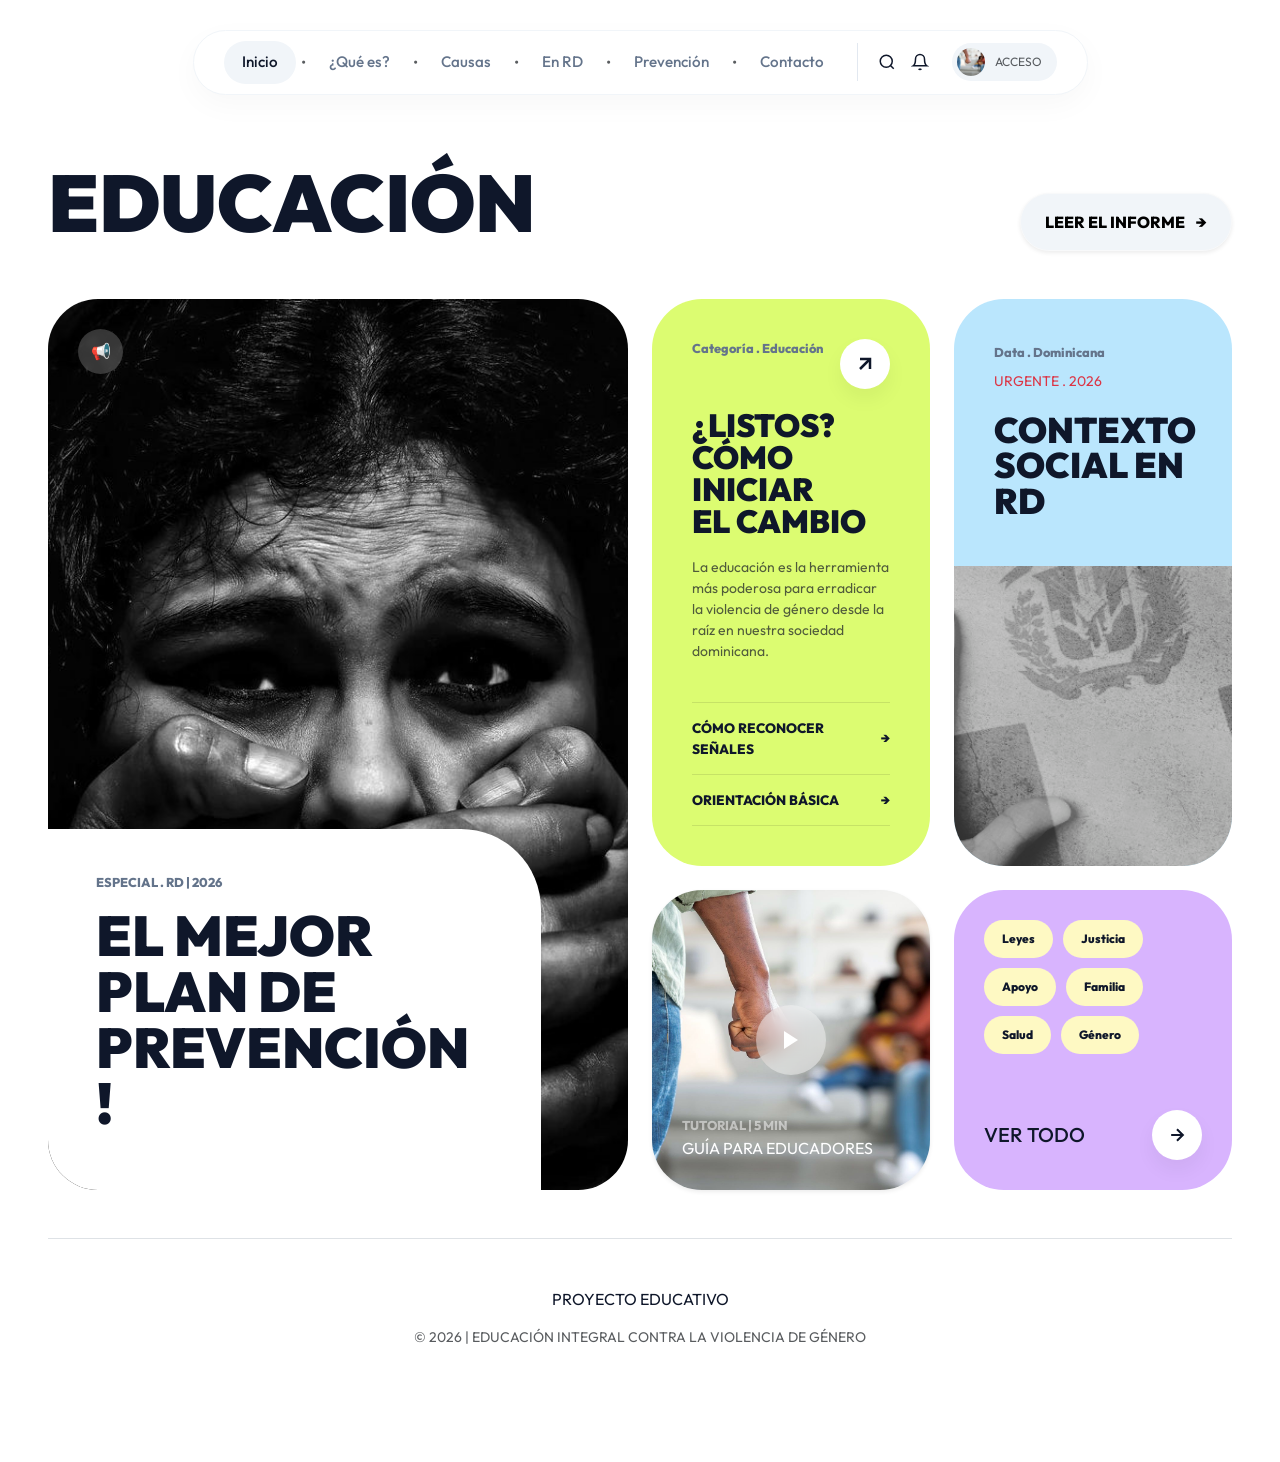
==== index.html @ 01e90588 "Proyecto de Educación sobre el Feminicidio - Diseño Bento Grid con guía técnica" ====
<!-- Define el tipo de documento como HTML5 -->
<!DOCTYPE html>
<!-- Inicia el documento con el idioma español -->
<html lang="es">

<head>
    <!-- Define la codificacion de caracteres universal -->
    <meta charset="UTF-8">
    <!-- Ajusta el sitio al ancho de la pantalla del dispositivo -->
    <meta name="viewport" content="width=device-width, initial-scale=1.0">
    <!-- Define el titulo que aparece en la pestaña del navegador -->
    <title>Impacto Social - Educación sobre el Feminicidio</title>
    <!-- Importa los estilos base desde la red de Bootstrap -->
    <link href="https://cdn.jsdelivr.net/npm/bootstrap@5.3.2/dist/css/bootstrap.min.css" rel="stylesheet">
    <!-- Importa la hoja de estilos personalizada del proyecto -->
    <link rel="stylesheet" href="css/style.css">
</head>

<body>

    <!-- Contenedor principal con margenes laterales en pantallas grandes -->
    <div class="container-fluid px-lg-5">

        <!-- Cabecera de navegacion personalizada y flexible -->
        <header class="navbar-custom d-flex justify-content-between align-items-center">
            <!-- Boton para desplegar el menu en version movil -->
            <button class="mobile-toggle" aria-label="Menu">
                <!-- Icono de menu hamburguesa en formato vectorial -->
                <svg width="24" height="24" viewBox="0 0 24 24" fill="none" stroke="currentColor" stroke-width="2">
                    <line x1="3" y1="12" x2="21" y2="12"></line>
                    <line x1="3" y1="6" x2="21" y2="6"></line>
                    <line x1="3" y1="18" x2="21" y2="18"></line>
                </svg>
            </button>

            <!-- Menu de navegacion principal visible en pantallas grandes -->
            <nav class="nav-pill d-none d-lg-flex">
                <!-- Enlace a la pagina de inicio marcado como activo -->
                <a href="index.html" class="active">Inicio</a>
                <!-- Separador visual entre enlaces -->
                <span class="text-muted">•</span>
                <!-- Enlace a la pagina de definicion -->
                <a href="definicion.html">¿Qué es?</a>
                <!-- Separador visual entre enlaces -->
                <span class="text-muted">•</span>
                <!-- Enlace a la pagina de causas -->
                <a href="causas.html">Causas</a>
                <!-- Separador visual entre enlaces -->
                <span class="text-muted">•</span>
                <!-- Enlace a la pagina de situacion en RD -->
                <a href="rd.html">En RD</a>
                <!-- Separador visual entre enlaces -->
                <span class="text-muted">•</span>
                <!-- Enlace a la pagina de prevencion -->
                <a href="prevencion.html">Prevención</a>
                <!-- Separador visual entre enlaces -->
                <span class="text-muted">•</span>
                <!-- Enlace a la pagina de contacto -->
                <a href="contacto.html">Contacto</a>

                <!-- Seccion de acciones adicionales en el menu -->
                <div class="nav-actions">
                    <!-- Icono de busqueda -->
                    <svg width="18" height="18" viewBox="0 0 24 24" fill="none" stroke="currentColor" stroke-width="2">
                        <circle cx="11" cy="11" r="8"></circle>
                        <line x1="21" y1="21" x2="16.65" y2="16.65"></line>
                    </svg>
                    <!-- Icono de notificaciones -->
                    <svg width="18" height="18" viewBox="0 0 24 24" fill="none" stroke="currentColor" stroke-width="2">
                        <path d="M18 8A6 6 0 0 0 6 8c0 7-3 9-3 9h18s-3-2-3-9"></path>
                        <path d="M13.73 21a2 2 0 0 1-3.46 0"></path>
                    </svg>

                    <!-- Elemento que muestra el acceso del usuario -->
                    <div class="user-pill ms-2">
                        <!-- Imagen de perfil del usuario -->
                        <img src="imagenes/foto2.jpg.jpg" alt="User"
                            style="width: 28px; height: 28px; border-radius: 50%; object-fit: cover;">
                        <!-- Texto indicador de acceso -->
                        <span class="fw-600 text-muted small" style="font-size: 0.75rem;">ACCESO</span>
                    </div>
                </div>
            </nav>
        </header>

        <!-- Seccion del titulo principal y boton de accion -->
        <div class="d-flex justify-content-between align-items-end mb-5">
            <!-- Titulo principal con estilo grande y negrita -->
            <h1 class="display-1 fw-900 m-0" style="font-weight: 900; text-transform: uppercase;">EDUCACIÓN</h1>
            <!-- Boton ovalado para ver el informe detallado -->
            <a href="rd.html" class="btn btn-light rounded-pill px-4 py-3 fw-800 shadow-sm"
                style="background: #f1f5f9; font-weight: 800; text-decoration: none; color: black;">
                LEER EL INFORME <span class="ms-2">→</span>
            </a>
        </div>

        <!-- Cuadricula estilo bento para organizar el contenido visual -->
        <main class="bento-grid">

            <!-- Tarjeta destacada principal con imagen de fondo -->
            <div class="grid-item hero-card">
                <!-- Imagen de portada de la tarjeta hero -->
                <img src="imagenes/portada.jpg.jpg" alt="Educación Feminicidio">
                <!-- Area de texto sobre la imagen -->
                <div class="hero-notch">
                    <div class="ps-5">
                        <!-- Etiqueta de categoria y año -->
                        <span class="text-label">ESPECIAL . RD | 2026</span>
                        <!-- Titulo de la tarjeta principal -->
                        <h2>EL MEJOR <br>PLAN DE <br>PREVENCIÓN !</h2>
                    </div>
                </div>
                <!-- Circulo flotante decorativo -->
                <div
                    style="position: absolute; top: 30px; left: 30px; width: 45px; height: 45px; background: rgba(255,255,255,0.2); backdrop-filter: blur(5px); border-radius: 50%; display: flex; align-items: center; justify-content: center;">
                    📢
                </div>
            </div>

            <!-- Tarjeta de accion con fondo de color llamativo -->
            <div class="grid-item lime-card">
                <!-- Cabecera de la tarjeta con etiqueta e icono de flecha -->
                <div class="d-flex justify-content-between">
                    <!-- Etiqueta decorativa de categoria -->
                    <span class="text-label">Categoría . Educación</span>
                    <!-- Icono circular con flecha indicadora -->
                    <div class="arrow-circle">
                        <svg width="24" height="24" viewBox="0 0 24 24" fill="none" stroke="currentColor"
                            stroke-width="2.5">
                            <line x1="7" y1="17" x2="17" y2="7"></line>
                            <polyline points="7 7 17 7 17 17"></polyline>
                        </svg>
                    </div>
                </div>
                <!-- Titulo de la tarjeta informativa -->
                <h3>¿LISTOS?<br>CÓMO INICIAR<br>EL CAMBIO</h3>
                <!-- Descripcion breve del proposito educativo -->
                <p class="small fw-600 text-muted mb-4">La educación es la herramienta más poderosa para erradicar la
                    violencia de género desde la raíz en nuestra sociedad dominicana.</p>

                <!-- Grupo de enlaces de accion rapida -->
                <div class="lime-links">
                    <!-- Enlace informativo sobre señales de alerta -->
                    <a href="causas.html" class="lime-link">CÓMO RECONOCER SEÑALES <span>→</span></a>
                    <!-- Enlace a la guia de orientacion basica -->
                    <a href="definicion.html" class="lime-link">ORIENTACIÓN BÁSICA <span>→</span></a>
                </div>
            </div>

            <!-- Tarjeta azul con informacion contextual y visual -->
            <div class="grid-item blue-card">
                <!-- Contenedor de texto en la tarjeta azul -->
                <div class="blue-card-content">
                    <!-- Etiqueta de origen de datos -->
                    <span class="text-label">Data . Dominicana</span>
                    <!-- Aviso de urgencia y fecha -->
                    <p class="text-danger small fw-800 m-0 mt-2">URGENTE . 2026</p>
                    <!-- Titulo de la seccion contextual -->
                    <h3>CONTEXTO<br>SOCIAL EN<br>RD</h3>
                </div>
                <!-- Area de imagen al final de la tarjeta -->
                <div class="mt-auto" style="height: 300px; overflow: hidden;">
                    <!-- Imagen representativa de la situacion en RD -->
                    <img src="imagenes/fotord.jpg.jpg" class="w-100 h-100 object-fit-cover" alt="Contexto RD">
                </div>
            </div>

            <!-- Tarjeta con formato de reproductor de video -->
            <div class="grid-item video-card shadow-sm">
                <!-- Miniatura del video tutorial -->
                <img src="imagenes/foto2.jpg.jpg" class="w-100 h-100 object-fit-cover" alt="Tutorial">
                <!-- Boton visual de reproduccion -->
                <div class="play-btn">
                    <svg width="24" height="24" viewBox="0 0 24 24" fill="white">
                        <polygon points="5 3 19 12 5 21 5 3"></polygon>
                    </svg>
                </div>
                <!-- Superposicion con datos del video -->
                <div class="video-overlay">
                    <!-- Duracion y tipo de contenido -->
                    <span class="text-label text-white-50">TUTORIAL | 5 MIN</span>
                    <!-- Titulo del video informativo -->
                    <p class="fw-800 m-0 text-uppercase">GUÍA PARA EDUCADORES</p>
                </div>
            </div>

            <!-- Tarjeta que agrupa etiquetas o categorias -->
            <div class="grid-item category-card">
                <!-- Contenedor de etiquetas flotantes -->
                <div class="tag-cloud">
                    <!-- Etiqueta sobre aspectos legales -->
                    <div class="tag">Leyes</div>
                    <!-- Etiqueta sobre justicia -->
                    <div class="tag">Justicia</div>
                    <!-- Etiqueta sobre redes de apoyo -->
                    <div class="tag">Apoyo</div>
                    <!-- Etiqueta sobre orientacion familiar -->
                    <div class="tag">Familia</div>
                    <!-- Etiqueta sobre salud publica -->
                    <div class="tag">Salud</div>
                    <!-- Etiqueta sobre estudios de genero -->
                    <div class="tag">Género</div>
                </div>
                <!-- Enlace final para explorar todas las categorias -->
                <div class="d-flex justify-content-between align-items-center mt-3">
                    <!-- Texto de accion para ver mas -->
                    <h5 class="fw-800 m-0">VER TODO</h5>
                    <!-- Icono de flecha para navegacion -->
                    <div class="arrow-circle">
                        <svg width="20" height="20" viewBox="0 0 24 24" fill="none" stroke="currentColor"
                            stroke-width="2.5">
                            <line x1="5" y1="12" x2="19" y2="12"></line>
                            <polyline points="12 5 19 12 12 19"></polyline>
                        </svg>
                    </div>
                </div>
            </div>

        </main>

        <!-- Pie de pagina con creditos y copyright -->
        <footer class="mt-5 pt-5 border-top text-center pb-5">
            <!-- Nombre del proyecto educativo -->
            <p class="font-bold fw-800">PROYECTO EDUCATIVO</p>
            <!-- Informacion de derechos y año -->
            <p class="text-muted small mt-2">© 2026 | EDUCACIÓN INTEGRAL CONTRA LA VIOLENCIA DE GÉNERO</p>
        </footer>
    </div>

    <!-- Carga los scripts necesarios para funcionalidades de Bootstrap -->
    <script src="https://cdn.jsdelivr.net/npm/bootstrap@5.3.2/dist/js/bootstrap.bundle.min.js"></script>
    <!-- Carga el archivo de logica personalizada del sitio -->
    <script src="js/scripts.js"></script>
</body>

</html>
---- css/style.css ----
/* Importa la fuente tipografica Outfit desde Google Fonts */
@import url('https://fonts.googleapis.com/css2?family=Outfit:wght@300;400;600;800;900&display=swap');

/* Define las variables globales de color y estilo del proyecto */
:root {
    /* Color verde lima para elementos de accion */
    --lime-green: #dcfc71;
    /* Color azul cielo para fondos suaves */
    --sky-blue: #bae6fd;
    /* Color lavanda para categorias o acentos */
    --lavender: #d8b4fe;
    /* Color azul oscuro para el texto principal */
    --dark-blue: #0f172a;
    /* Color gris pizarra para textos secundarios */
    --slate: #64748b;
    /* Radio de borde principal para las tarjetas */
    --radius-main: 50px;
    /* Configuracion de transiciones suaves para animaciones */
    --transition: all 0.4s cubic-bezier(0.16, 1, 0.3, 1);
}

/* Define los estilos base para el cuerpo del documento */
body {
    /* Establece la fuente principal y asegura legibilidad */
    font-family: 'Outfit', sans-serif;
    /* Color de fondo blanco para el sitio */
    background-color: #ffffff;
    /* Color de texto predeterminado oscuro */
    color: var(--dark-blue);
    /* Espacio inferior para evitar que el contenido toque el borde */
    padding-bottom: 50px;
}

/* Configuracion de la barra de navegacion superior */
.navbar-custom {
    /* Margen superior para separar del borde superior */
    padding-top: 30px;
    /* Margen inferior para separar del contenido principal */
    margin-bottom: 60px;
}

/* Estilo del contenedor de navegacion ovalado */
.nav-pill {
    /* Fondo blanco para resaltar sobre la pagina */
    background: #fff;
    /* Borde sutil para definir la forma */
    border: 1px solid #f1f5f9;
    /* Espaciado interno horizontal y vertical */
    padding: 10px 30px;
    /* Redondeo completo para forma de pildora */
    border-radius: 100px;
    /* Sombra suave para dar profundidad */
    box-shadow: 0 10px 30px rgba(0,0,0,0.03);
    /* Alineacion de elementos en linea horizontal */
    display: flex;
    /* Centrado vertical de los elementos internos */
    align-items: center;
    /* Espacio entre los elementos del menu */
    gap: 5px;
    /* Centrado automatico en el contenedor padre */
    margin: 0 auto;
    /* Ajusta el ancho al contenido interno */
    width: fit-content;
}

/* Estilo de los enlaces dentro del menu de navegacion */
.nav-pill a {
    /* Quita el subrayado predeterminado */
    text-decoration: none;
    /* Color de texto gris pizarra */
    color: var(--slate);
    /* Peso de fuente seminegrita */
    font-weight: 500;
    /* Tamaño de fuente legible */
    font-size: 0.95rem;
    /* Espaciado interno para area de clic grande */
    padding: 10px 18px;
    /* Redondeo de las esquinas al pasar el mouse */
    border-radius: 30px;
    /* Aplica transicion suave a cambios de estilo */
    transition: var(--transition);
}

/* Estilo para el enlace activo o al pasar el puntero */
.nav-pill a.active, .nav-pill a:hover {
    /* Cambia el texto a azul oscuro */
    color: var(--dark-blue);
    /* Fondo gris muy claro para resaltar */
    background: #f1f5f9;
}

/* Contenedor de iconos de accion en la navegacion */
.nav-actions {
    /* Alineacion flexible de los iconos */
    display: flex;
    /* Centrado vertical de los iconos */
    align-items: center;
    /* Espacio entre los iconos */
    gap: 15px;
    /* Margen interno izquierdo para separacion */
    padding-left: 20px;
    /* Margen externo izquierdo */
    margin-left: 10px;
    /* Linea divisoria vertical a la izquierda */
    border-left: 1px solid #e2e8f0;
}

/* Estilo para el identificador de usuario en el menu */
.user-pill {
    /* Fondo gris claro para el acceso */
    background: #f1f5f9;
    /* Espaciado interno para forma compacta */
    padding: 5px 15px 5px 5px;
    /* Redondeo completo para forma ovalada */
    border-radius: 100px;
    /* Alineacion horizontal de imagen y texto */
    display: flex;
    /* Centrado vertical interno */
    align-items: center;
    /* Espacio entre imagen y texto */
    gap: 10px;
}

/* Configuracion del sistema bento grid para el diseño principal */
.bento-grid {
    /* Activa el modo cuadricula */
    display: grid;
    /* Divide el espacio en 12 columnas iguales */
    grid-template-columns: repeat(12, 1fr);
    /* Define la altura minima de las filas */
    grid-auto-rows: minmax(300px, auto);
    /* Espacio entre las tarjetas de la cuadricula */
    gap: 24px;
}

/* Estilo base para cada elemento de la cuadricula */
.grid-item {
    /* Aplica el radio de borde redondeado principal */
    border-radius: var(--radius-main);
    /* Oculta el contenido que sobresale de las esquinas */
    overflow: hidden;
    /* Posicion relativa para elementos hijos absolutos */
    position: relative;
    /* Transicion suave para efectos de interaccion */
    transition: var(--transition);
    /* Color de fondo sutil por defecto */
    background: #f8fafc;
}

/* Efecto visual al pasar el puntero sobre una tarjeta */
.grid-item:hover {
    /* Desplaza la tarjeta ligeramente hacia arriba */
    transform: translateY(-5px);
    /* Añade una sombra intensa para efecto de elevacion */
    box-shadow: 0 20px 40px rgba(0,0,0,0.08);
}

/* Configuracion especifica para la tarjeta principal hero */
.hero-card {
    /* Ocupa 6 columnas de ancho */
    grid-column: span 6;
    /* Ocupa 2 filas de alto */
    grid-row: span 2;
}

/* Ajuste de imagenes dentro de la tarjeta hero */
.hero-card img {
    /* Ocupa todo el ancho disponible */
    width: 100%;
    /* Ocupa todo el alto disponible */
    height: 100%;
    /* Ajusta la imagen sin deformarla */
    object-fit: cover;
}

/* Estilo del area de texto sobre la imagen hero */
.hero-notch {
    /* Posicionamiento en el fondo del contenedor */
    position: absolute;
    /* Alineado a la base */
    bottom: 0;
    /* Alineado a la izquierda */
    left: 0;
    /* Fondo blanco solido */
    background: #fff;
    /* Espaciado interno para el texto */
    padding: 40px 60px 50px 0;
    /* Redondeo pronunciado en la esquina superior derecha */
    border-top-right-radius: 80px;
    /* Cubre la mayor parte del ancho */
    width: 85%;
    /* Asegura que este sobre la imagen */
    z-index: 10;
}

/* Estilo del titulo dentro de la tarjeta hero */
.hero-notch h2 {
    /* Tamaño adaptable segun el ancho de pantalla */
    font-size: clamp(2rem, 5vw, 3.5rem);
    /* Peso de fuente extra negrita */
    font-weight: 900;
    /* Todo el texto en mayusculas */
    text-transform: uppercase;
    /* Espaciado de linea estrecho */
    line-height: 1;
    /* Margen superior del titulo */
    margin-top: 15px;
}

/* Configuracion para la tarjeta de color lima */
.lime-card {
    /* Ocupa 3 columnas de ancho */
    grid-column: span 3;
    /* Ocupa 1 fila de alto */
    grid-row: span 1;
    /* Fondo con el color verde lima definido */
    background-color: var(--lime-green);
    /* Espaciado interno generoso */
    padding: 40px;
    /* Alineacion vertical de contenido */
    display: flex;
    /* Direccion de elementos en columna */
    flex-direction: column;
}

/* Estilo del titulo en la tarjeta lima */
.lime-card h3 {
    /* Tamaño de fuente grande para titulos */
    font-size: 2rem;
    /* Peso de fuente maximo */
    font-weight: 900;
    /* Texto en mayusculas */
    text-transform: uppercase;
    /* Espacio entre lineas reducido */
    line-height: 1;
    /* Margen vertical para separar texto */
    margin: 20px 0;
}

/* Contenedor de enlaces en la tarjeta lima */
.lime-links {
    /* Empuja los enlaces hacia la parte inferior */
    margin-top: auto;
    /* Linea divisoria superior sutil */
    border-top: 1px solid rgba(0,0,0,0.1);
}

/* Estilo individual de cada enlace informativo */
.lime-link {
    /* Distribucion flexible de texto y flecha */
    display: flex;
    /* Separa el texto de la flecha al maximo */
    justify-content: space-between;
    /* Centrado vertical de los elementos */
    align-items: center;
    /* Espaciado vertical entre enlaces */
    padding: 15px 0;
    /* Linea divisoria inferior */
    border-bottom: 1px solid rgba(0,0,0,0.1);
    /* Quita el subrayado */
    text-decoration: none;
    /* Color de texto oscuro para contraste */
    color: var(--dark-blue);
    /* Peso de fuente extra negrita */
    font-weight: 800;
    /* Tamaño de fuente pequeño */
    font-size: 0.85rem;
    /* Mayusculas para estilo moderno */
    text-transform: uppercase;
}

/* Configuracion para la tarjeta azul alargada */
.blue-card {
    /* Ocupa 3 columnas de ancho */
    grid-column: span 3;
    /* Ocupa una fila y media de alto */
    grid-row: span 1.5;
    /* Fondo con el color azul cielo definido */
    background-color: var(--sky-blue);
    /* Sin espaciado interno directo */
    padding: 0;
    /* Disposicion de contenido en columna */
    display: flex;
    /* Direccion vertical */
    flex-direction: column;
}

/* Area de contenido textual de la tarjeta azul */
.blue-card-content {
    /* Espaciado interno para el texto */
    padding: 40px;
}

/* Estilo del titulo en la tarjeta azul */
.blue-card h3 {
    /* Tamaño especifico para este titulo */
    font-size: 2.22rem;
    /* Peso maximo de fuente */
    font-weight: 900;
    /* Texto en mayusculas */
    text-transform: uppercase;
    /* Ajuste de altura de linea */
    line-height: 1;
    /* Margen superior para separacion */
    margin-top: 20px;
}

/* Configuracion para la tarjeta de video tutorial */
.video-card {
    /* Ocupa 3 columnas de ancho */
    grid-column: span 3;
    /* Ocupa 1 fila de alto */
    grid-row: span 1;
}

/* Estilo de la capa informativa sobre el video */
.video-overlay {
    /* Posicion absoluta en el fondo de la imagen */
    position: absolute;
    /* Margen desde la base */
    bottom: 30px;
    /* Margen desde la izquierda */
    left: 30px;
    /* Color de texto blanco para legibilidad */
    color: #fff;
}

/* Configuracion de la tarjeta de categorias y etiquetas */
.category-card {
    /* Ocupa 3 columnas de ancho */
    grid-column: span 3;
    /* Altura reducida a media fila */
    grid-row: span 0.5;
    /* Fondo con el color lavanda definido */
    background-color: var(--lavender);
    /* Espaciado interno estandar */
    padding: 30px;
    /* Alineacion vertical flexible */
    display: flex;
    /* Direccion en columna */
    flex-direction: column;
    /* Separa el grupo superior del inferior */
    justify-content: space-between;
}

/* Disposicion de etiquetas en nube */
.tag-cloud {
    /* Flujo flexible para las etiquetas */
    display: flex;
    /* Permite que las etiquetas bajen de linea */
    flex-wrap: wrap;
    /* Espacio entre etiquetas */
    gap: 10px;
}

/* Estilo individual de cada etiqueta */
.tag {
    /* Fondo crema claro para contraste */
    background: #fef9c3;
    /* Espaciado interno para forma de boton */
    padding: 10px 18px;
    /* Borde redondeado completo */
    border-radius: 50px;
    /* Tamaño de fuente reducido */
    font-size: 0.75rem;
    /* Peso extra negrita */
    font-weight: 800;
}

/* Estilos de utilidad general */
.text-label {
    /* Tamaño de letra pequeño para etiquetas informativas */
    font-size: 0.8rem;
    /* Peso de fuente negrita */
    font-weight: 800;
    /* Color gris pizarra para discrecion */
    color: var(--slate);
}

/* Contenedor circular para iconos de navegacion interna */
.arrow-circle {
    /* Tamaño fijo de ancho */
    width: 50px;
    /* Tamaño fijo de alto */
    height: 50px;
    /* Fondo blanco puro */
    background: #fff;
    /* Redondeo completo */
    border-radius: 50%;
    /* Alineacion central flexible */
    display: flex;
    /* Centrado vertical */
    align-items: center;
    /* Centrado horizontal */
    justify-content: center;
    /* Sombra proyectada suave */
    box-shadow: 0 10px 20px rgba(0,0,0,0.05);
}

/* Boton de reproduccion de video tutorial */
.play-btn {
    /* Centrado absoluto en el contenedor padre */
    position: absolute;
    /* Desde la mitad superior */
    top: 50%;
    /* Desde la mitad izquierda */
    left: 50%;
    /* Ajuste exacto al centro real */
    transform: translate(-50%, -50%);
    /* Ancho del circulo de reproduccion */
    width: 70px;
    /* Alto del circulo de reproduccion */
    height: 70px;
    /* Fondo blanco translucido */
    background: rgba(255,255,255,0.4);
    /* Efecto de desenfoque de fondo */
    backdrop-filter: blur(10px);
    /* Redondeo para circulo perfecto */
    border-radius: 50%;
    /* Centrado de icono hijo */
    display: flex;
    /* Centrado vertical */
    align-items: center;
    /* Centrado horizontal */
    justify-content: center;
}

/* Utilidad para imagenes que cubren todo su contenedor */
.full-img {
    /* Fuerza el ancho completo */
    width: 100%;
    /* Fuerza la altura completa */
    height: 100%;
    /* Asegura el ajuste sin deformacion */
    object-fit: cover;
}

/* Boton oculto por defecto para menu movil */
.mobile-toggle {
    /* Oculto en pantallas de escritorio */
    display: none;
    /* Sin fondo predeterminado */
    background: none;
    /* Sin bordes de boton */
    border: none;
    /* Cambia el cursor al pasar por encima */
    cursor: pointer;
}

/* Ajustes responsivos para tablets y portatiles medianos */
@media (max-width: 1200px) {
    /* Cambia la cuadricula a 6 columnas */
    .bento-grid { grid-template-columns: repeat(6, 1fr); }
    /* La tarjeta hero sigue ocupando todo el ancho disponible */
    .hero-card { grid-column: span 6; }
    /* Ajusta las tarjetas medianas a la mitad del ancho */
    .lime-card, .blue-card, .video-card, .category-card { grid-column: span 3; }
}

/* Ajustes responsivos para telefonos moviles y pantallas pequeñas */
@media (max-width: 768px) {
    /* Estilo flotante para el menu movil cuando se despliega */
    .nav-pill { width: 95%; background: white; border-radius: 20px; position: fixed; top: 10px; left: 2.5%; padding: 10px; display: none; }
    /* Muestra el menu cuando tiene la clase activa */
    .nav-pill.show { display: flex; flex-direction: column; }
    /* Posiciona el boton de menu siempre a la vista */
    .mobile-toggle { display: block; position: fixed; top: 20px; right: 20px; z-index: 1000; background: white; padding: 10px; border-radius: 50%; }
    /* Cambia la cuadricula a una sola columna vertical */
    .bento-grid { grid-template-columns: 1fr; }
    /* Expande todas las tarjetas al ancho completo de la pantalla */
    .hero-card, .lime-card, .blue-card, .video-card, .category-card { grid-column: span 1; grid-row: auto; height: auto; min-height: 400px; }
    /* Elimina el efecto de recorte hero en movil para mejor lectura */
    .hero-notch { width: 100%; border-radius: 0; padding: 30px; }
}
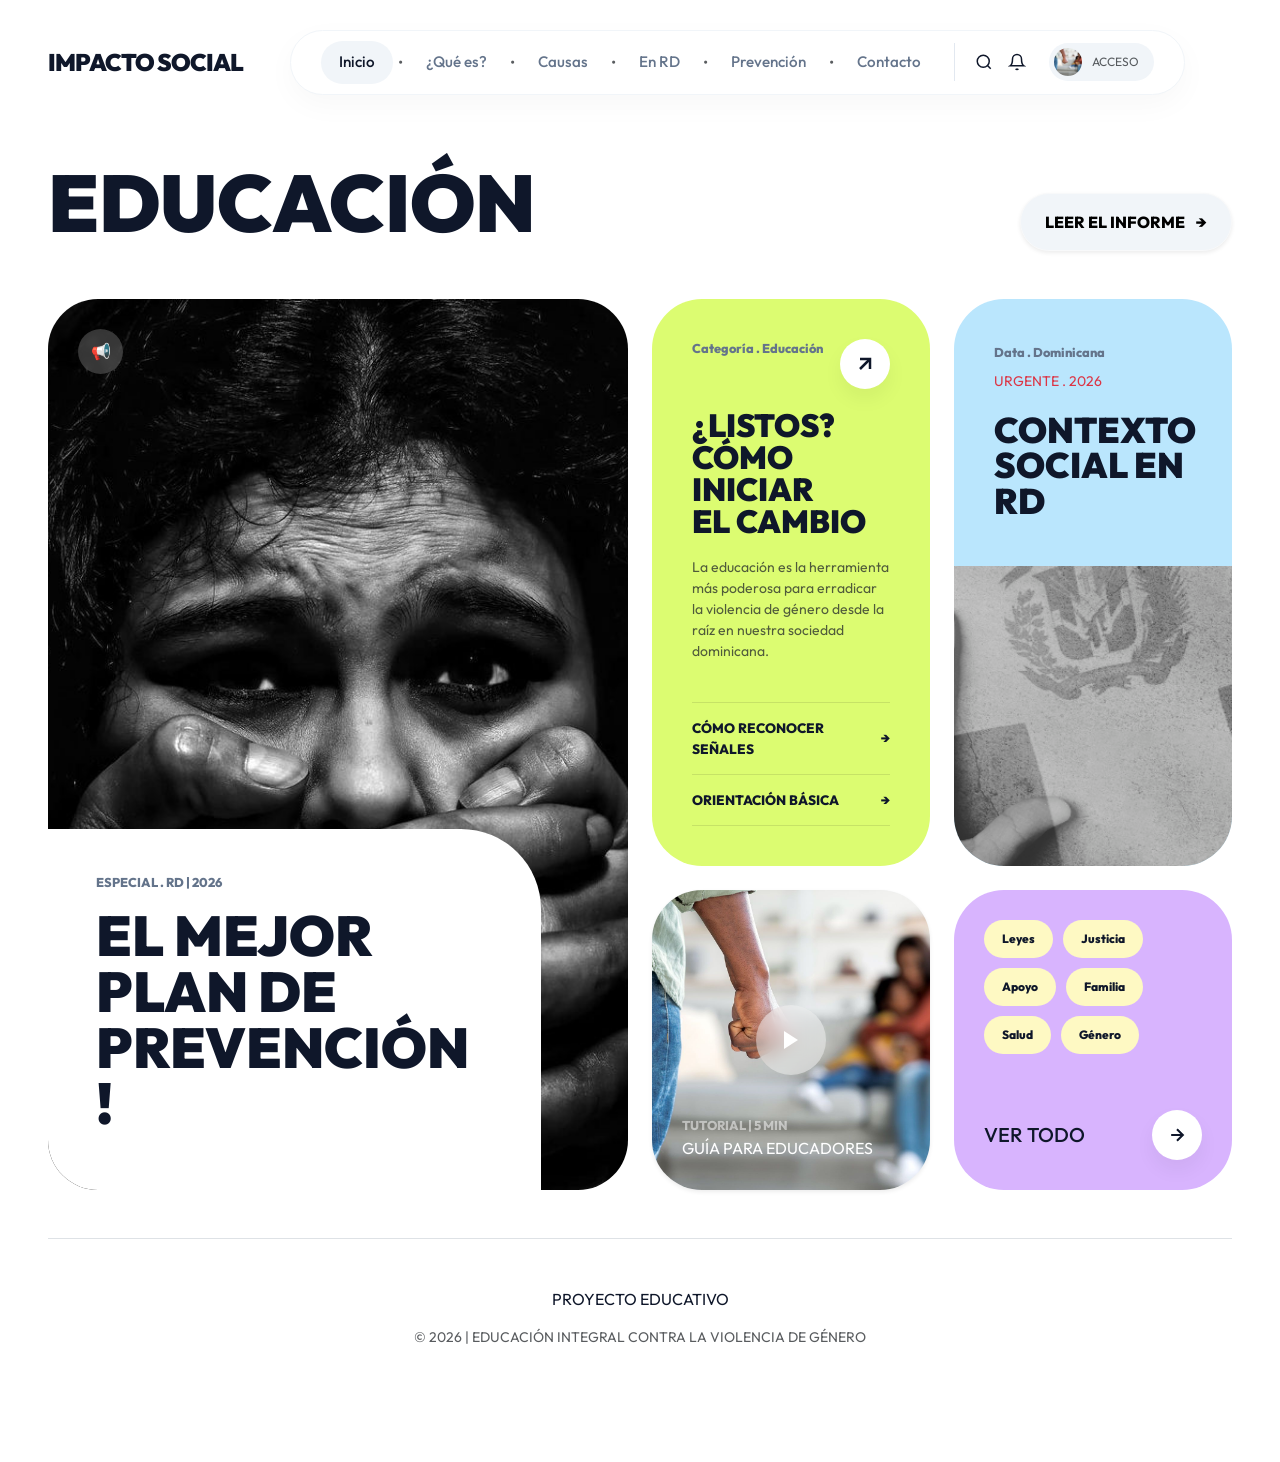
==== commit ebab50eb: "Corregida navegación móvil, menú de hamburguesa y página de contacto" ====
--- a/index.html
+++ b/index.html
@@ -23,6 +23,9 @@
 
         <!-- Cabecera de navegacion personalizada y flexible -->
         <header class="navbar-custom d-flex justify-content-between align-items-center">
+            <!-- Logo o nombre del sitio que sirve de boton de inicio -->
+            <a href="index.html" class="nav-logo">Impacto Social</a>
+
             <!-- Boton para desplegar el menu en version movil -->
             <button class="mobile-toggle" aria-label="Menu">
                 <!-- Icono de menu hamburguesa en formato vectorial -->
--- a/css/style.css
+++ b/css/style.css
@@ -61,6 +61,18 @@
     margin: 0 auto;
     /* Ajusta el ancho al contenido interno */
     width: fit-content;
+    /* Asegura que este por encima de otros elementos */
+    z-index: 2000;
+}
+
+/* Estilo para el logo o boton de inicio */
+.nav-logo {
+    font-weight: 900;
+    font-size: 1.5rem;
+    text-decoration: none;
+    color: var(--dark-blue);
+    letter-spacing: -1px;
+    text-transform: uppercase;
 }
 
 /* Estilo de los enlaces dentro del menu de navegacion */
@@ -460,15 +472,37 @@
 /* Ajustes responsivos para telefonos moviles y pantallas pequeñas */
 @media (max-width: 768px) {
     /* Estilo flotante para el menu movil cuando se despliega */
-    .nav-pill { width: 95%; background: white; border-radius: 20px; position: fixed; top: 10px; left: 2.5%; padding: 10px; display: none; }
+    .nav-pill { 
+        width: 90%; 
+        background: white; 
+        border-radius: 20px; 
+        position: fixed; 
+        top: 80px; 
+        left: 5%; 
+        padding: 20px; 
+        display: none; 
+        flex-direction: column;
+        box-shadow: 0 20px 40px rgba(0,0,0,0.1);
+        border: 1px solid #eee;
+    }
     /* Muestra el menu cuando tiene la clase activa */
-    .nav-pill.show { display: flex; flex-direction: column; }
+    .nav-pill.show { display: flex; }
+    /* Estilos para los enlaces en version movil */
+    .nav-pill a { width: 100%; text-align: center; padding: 15px; }
+    /* Oculta los separadores en movil */
+    .nav-pill .text-muted { display: none; }
+    /* Oculta acciones extras en movil para simplificar */
+    .nav-actions { display: none; }
+
     /* Posiciona el boton de menu siempre a la vista */
-    .mobile-toggle { display: block; position: fixed; top: 20px; right: 20px; z-index: 1000; background: white; padding: 10px; border-radius: 50%; }
+    .mobile-toggle { display: block; background: white; padding: 10px; border-radius: 50%; box-shadow: 0 5px 15px rgba(0,0,0,0.1); border: 1px solid #eee; }
+    
     /* Cambia la cuadricula a una sola columna vertical */
     .bento-grid { grid-template-columns: 1fr; }
     /* Expande todas las tarjetas al ancho completo de la pantalla */
     .hero-card, .lime-card, .blue-card, .video-card, .category-card { grid-column: span 1; grid-row: auto; height: auto; min-height: 400px; }
     /* Elimina el efecto de recorte hero en movil para mejor lectura */
     .hero-notch { width: 100%; border-radius: 0; padding: 30px; }
-}
+    /* Ajusta el tamaño de los titulos en movil */
+    h1.display-1 { font-size: 3rem; }
+}
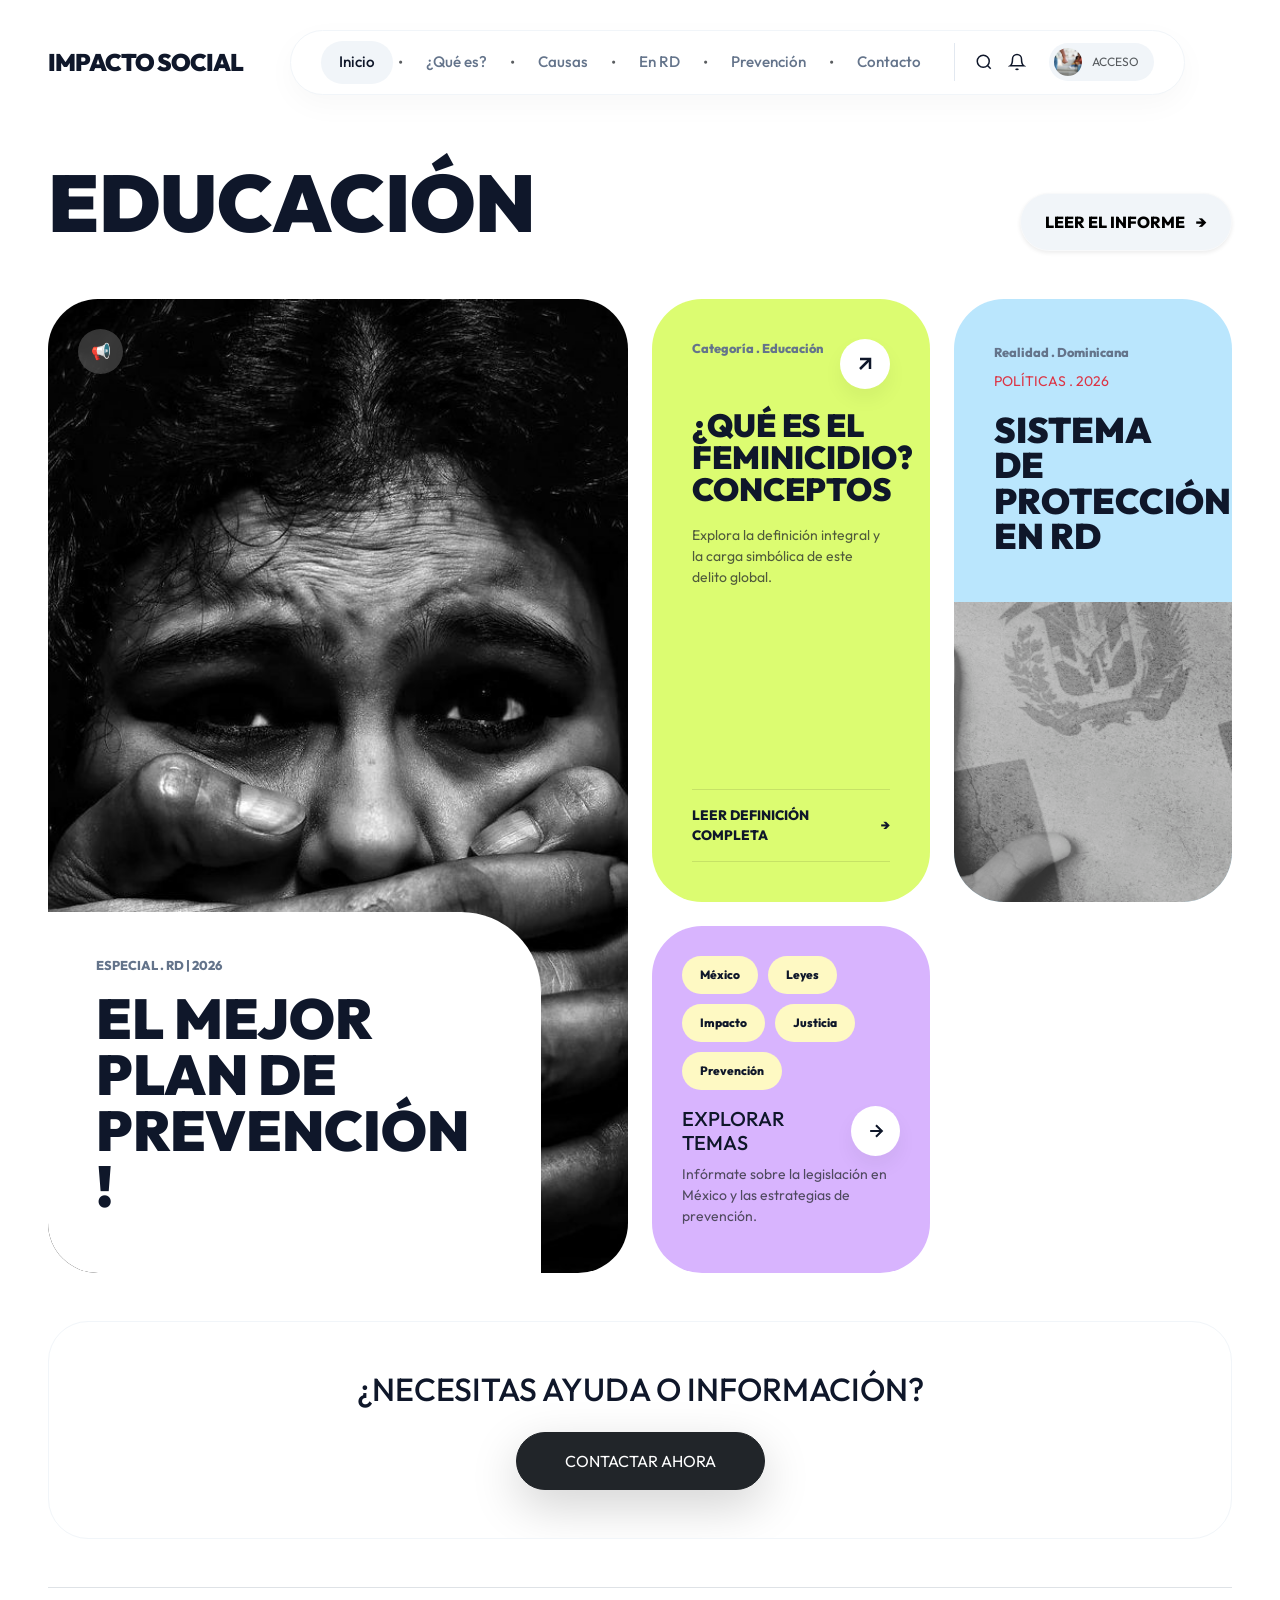
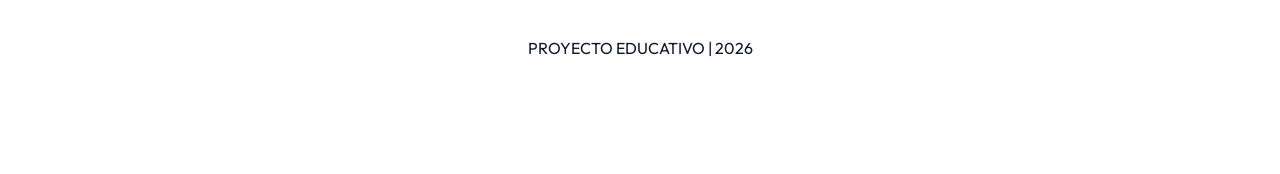
==== commit 92d5efbc: "Finaliza la restructuración bento y población de contenido completo en subpáginas" ====
--- a/index.html
+++ b/index.html
@@ -37,7 +37,7 @@
             </button>
 
             <!-- Menu de navegacion principal visible en pantallas grandes -->
-            <nav class="nav-pill d-none d-lg-flex">
+            <nav class="nav-pill">
                 <!-- Enlace a la pagina de inicio marcado como activo -->
                 <a href="index.html" class="active">Inicio</a>
                 <!-- Separador visual entre enlaces -->
@@ -90,143 +90,97 @@
         <div class="d-flex justify-content-between align-items-end mb-5">
             <!-- Titulo principal con estilo grande y negrita -->
             <h1 class="display-1 fw-900 m-0" style="font-weight: 900; text-transform: uppercase;">EDUCACIÓN</h1>
-            <!-- Boton ovalado para ver el informe detallado -->
             <a href="rd.html" class="btn btn-light rounded-pill px-4 py-3 fw-800 shadow-sm"
                 style="background: #f1f5f9; font-weight: 800; text-decoration: none; color: black;">
                 LEER EL INFORME <span class="ms-2">→</span>
             </a>
         </div>
 
-        <!-- Cuadricula estilo bento para organizar el contenido visual -->
+        <!-- SECCIÓN: BENTO GRID PREMIUM -->
         <main class="bento-grid">
 
-            <!-- Tarjeta destacada principal con imagen de fondo -->
+            <!-- TARJETA HERO: IMPACTO VISUAL -->
             <div class="grid-item hero-card">
-                <!-- Imagen de portada de la tarjeta hero -->
                 <img src="imagenes/portada.jpg.jpg" alt="Educación Feminicidio">
-                <!-- Area de texto sobre la imagen -->
                 <div class="hero-notch">
                     <div class="ps-5">
-                        <!-- Etiqueta de categoria y año -->
                         <span class="text-label">ESPECIAL . RD | 2026</span>
-                        <!-- Titulo de la tarjeta principal -->
                         <h2>EL MEJOR <br>PLAN DE <br>PREVENCIÓN !</h2>
                     </div>
                 </div>
-                <!-- Circulo flotante decorativo -->
-                <div
-                    style="position: absolute; top: 30px; left: 30px; width: 45px; height: 45px; background: rgba(255,255,255,0.2); backdrop-filter: blur(5px); border-radius: 50%; display: flex; align-items: center; justify-content: center;">
+                <div style="position: absolute; top: 30px; left: 30px; width: 45px; height: 45px; background: rgba(255,255,255,0.2); backdrop-filter: blur(5px); border-radius: 50%; display: flex; align-items: center; justify-content: center;">
                     📢
                 </div>
             </div>
 
-            <!-- Tarjeta de accion con fondo de color llamativo -->
+            <!-- TARJETA LIME: ACCESO A DEFINICIÓN -->
             <div class="grid-item lime-card">
-                <!-- Cabecera de la tarjeta con etiqueta e icono de flecha -->
                 <div class="d-flex justify-content-between">
-                    <!-- Etiqueta decorativa de categoria -->
                     <span class="text-label">Categoría . Educación</span>
-                    <!-- Icono circular con flecha indicadora -->
                     <div class="arrow-circle">
-                        <svg width="24" height="24" viewBox="0 0 24 24" fill="none" stroke="currentColor"
-                            stroke-width="2.5">
+                        <svg width="24" height="24" viewBox="0 0 24 24" fill="none" stroke="currentColor" stroke-width="2.5">
                             <line x1="7" y1="17" x2="17" y2="7"></line>
                             <polyline points="7 7 17 7 17 17"></polyline>
                         </svg>
                     </div>
                 </div>
-                <!-- Titulo de la tarjeta informativa -->
-                <h3>¿LISTOS?<br>CÓMO INICIAR<br>EL CAMBIO</h3>
-                <!-- Descripcion breve del proposito educativo -->
-                <p class="small fw-600 text-muted mb-4">La educación es la herramienta más poderosa para erradicar la
-                    violencia de género desde la raíz en nuestra sociedad dominicana.</p>
-
-                <!-- Grupo de enlaces de accion rapida -->
+                <h3>¿QUÉ ES EL<br>FEMINICIDIO?<br>CONCEPTOS</h3>
+                <p class="small fw-600 text-muted mb-4">Explora la definición integral y la carga simbólica de este delito global.</p>
                 <div class="lime-links">
-                    <!-- Enlace informativo sobre señales de alerta -->
-                    <a href="causas.html" class="lime-link">CÓMO RECONOCER SEÑALES <span>→</span></a>
-                    <!-- Enlace a la guia de orientacion basica -->
-                    <a href="definicion.html" class="lime-link">ORIENTACIÓN BÁSICA <span>→</span></a>
+                    <a href="definicion.html" class="lime-link">LEER DEFINICIÓN COMPLETA <span>→</span></a>
                 </div>
             </div>
 
-            <!-- Tarjeta azul con informacion contextual y visual -->
+            <!-- TARJETA BLUE: CONTEXTO RD -->
             <div class="grid-item blue-card">
-                <!-- Contenedor de texto en la tarjeta azul -->
                 <div class="blue-card-content">
-                    <!-- Etiqueta de origen de datos -->
-                    <span class="text-label">Data . Dominicana</span>
-                    <!-- Aviso de urgencia y fecha -->
-                    <p class="text-danger small fw-800 m-0 mt-2">URGENTE . 2026</p>
-                    <!-- Titulo de la seccion contextual -->
-                    <h3>CONTEXTO<br>SOCIAL EN<br>RD</h3>
+                    <span class="text-label">Realidad . Dominicana</span>
+                    <p class="text-danger small fw-800 m-0 mt-2">POLÍTICAS . 2026</p>
+                    <h3>SISTEMA DE<br>PROTECCIÓN<br>EN RD</h3>
                 </div>
-                <!-- Area de imagen al final de la tarjeta -->
                 <div class="mt-auto" style="height: 300px; overflow: hidden;">
-                    <!-- Imagen representativa de la situacion en RD -->
                     <img src="imagenes/fotord.jpg.jpg" class="w-100 h-100 object-fit-cover" alt="Contexto RD">
                 </div>
+                <a href="rd.html" class="stretched-link"></a>
             </div>
 
-            <!-- Tarjeta con formato de reproductor de video -->
-            <div class="grid-item video-card shadow-sm">
-                <!-- Miniatura del video tutorial -->
-                <img src="imagenes/foto2.jpg.jpg" class="w-100 h-100 object-fit-cover" alt="Tutorial">
-                <!-- Boton visual de reproduccion -->
-                <div class="play-btn">
-                    <svg width="24" height="24" viewBox="0 0 24 24" fill="white">
-                        <polygon points="5 3 19 12 5 21 5 3"></polygon>
-                    </svg>
+            <!-- TARJETA CATEGORY: OTROS TEMAS -->
+            <div class="grid-item category-card">
+                <div class="tag-cloud">
+                    <div class="tag">México</div>
+                    <div class="tag">Leyes</div>
+                    <div class="tag">Impacto</div>
+                    <div class="tag">Justicia</div>
+                    <div class="tag">Prevención</div>
                 </div>
-                <!-- Superposicion con datos del video -->
-                <div class="video-overlay">
-                    <!-- Duracion y tipo de contenido -->
-                    <span class="text-label text-white-50">TUTORIAL | 5 MIN</span>
-                    <!-- Titulo del video informativo -->
-                    <p class="fw-800 m-0 text-uppercase">GUÍA PARA EDUCADORES</p>
-                </div>
-            </div>
-
-            <!-- Tarjeta que agrupa etiquetas o categorias -->
-            <div class="grid-item category-card">
-                <!-- Contenedor de etiquetas flotantes -->
-                <div class="tag-cloud">
-                    <!-- Etiqueta sobre aspectos legales -->
-                    <div class="tag">Leyes</div>
-                    <!-- Etiqueta sobre justicia -->
-                    <div class="tag">Justicia</div>
-                    <!-- Etiqueta sobre redes de apoyo -->
-                    <div class="tag">Apoyo</div>
-                    <!-- Etiqueta sobre orientacion familiar -->
-                    <div class="tag">Familia</div>
-                    <!-- Etiqueta sobre salud publica -->
-                    <div class="tag">Salud</div>
-                    <!-- Etiqueta sobre estudios de genero -->
-                    <div class="tag">Género</div>
-                </div>
-                <!-- Enlace final para explorar todas las categorias -->
                 <div class="d-flex justify-content-between align-items-center mt-3">
-                    <!-- Texto de accion para ver mas -->
-                    <h5 class="fw-800 m-0">VER TODO</h5>
-                    <!-- Icono de flecha para navegacion -->
+                    <h5 class="fw-800 m-0 text-uppercase">Explorar Temas</h5>
                     <div class="arrow-circle">
-                        <svg width="20" height="20" viewBox="0 0 24 24" fill="none" stroke="currentColor"
-                            stroke-width="2.5">
+                        <svg width="20" height="20" viewBox="0 0 24 24" fill="none" stroke="currentColor" stroke-width="2.5">
                             <line x1="5" y1="12" x2="19" y2="12"></line>
                             <polyline points="12 5 19 12 12 19"></polyline>
                         </svg>
                     </div>
                 </div>
+                <p class="small text-muted mt-2">Infórmate sobre la legislación en México y las estrategias de prevención.</p>
             </div>
-
         </main>
 
-        <!-- Pie de pagina con creditos y copyright -->
+
+
+        <!-- SECCIÓN: CONTACTO RÁPIDO -->
+        <div class="row mt-5">
+            <div class="col-12">
+                <div class="grid-item bg-white p-5 text-center" style="border-radius: 40px; border: 1px solid #f1f5f9;">
+                    <h2 class="fw-900 mb-4">¿NECESITAS AYUDA O INFORMACIÓN?</h2>
+                    <a href="contacto.html" class="btn btn-dark rounded-pill px-5 py-3 fw-800 shadow-lg">CONTACTAR AHORA</a>
+                </div>
+            </div>
+        </div>
+
+        <!-- Pie de pagina con creditos -->
         <footer class="mt-5 pt-5 border-top text-center pb-5">
-            <!-- Nombre del proyecto educativo -->
-            <p class="font-bold fw-800">PROYECTO EDUCATIVO</p>
-            <!-- Informacion de derechos y año -->
-            <p class="text-muted small mt-2">© 2026 | EDUCACIÓN INTEGRAL CONTRA LA VIOLENCIA DE GÉNERO</p>
+            <p class="font-bold fw-800">PROYECTO EDUCATIVO | 2026</p>
         </footer>
     </div>
 
--- a/css/style.css
+++ b/css/style.css
@@ -453,6 +453,8 @@
     display: none;
     /* Sin fondo predeterminado */
     background: none;
+    /* Z-index para estar por encima del menu */
+    z-index: 2100;
     /* Sin bordes de boton */
     border: none;
     /* Cambia el cursor al pasar por encima */
